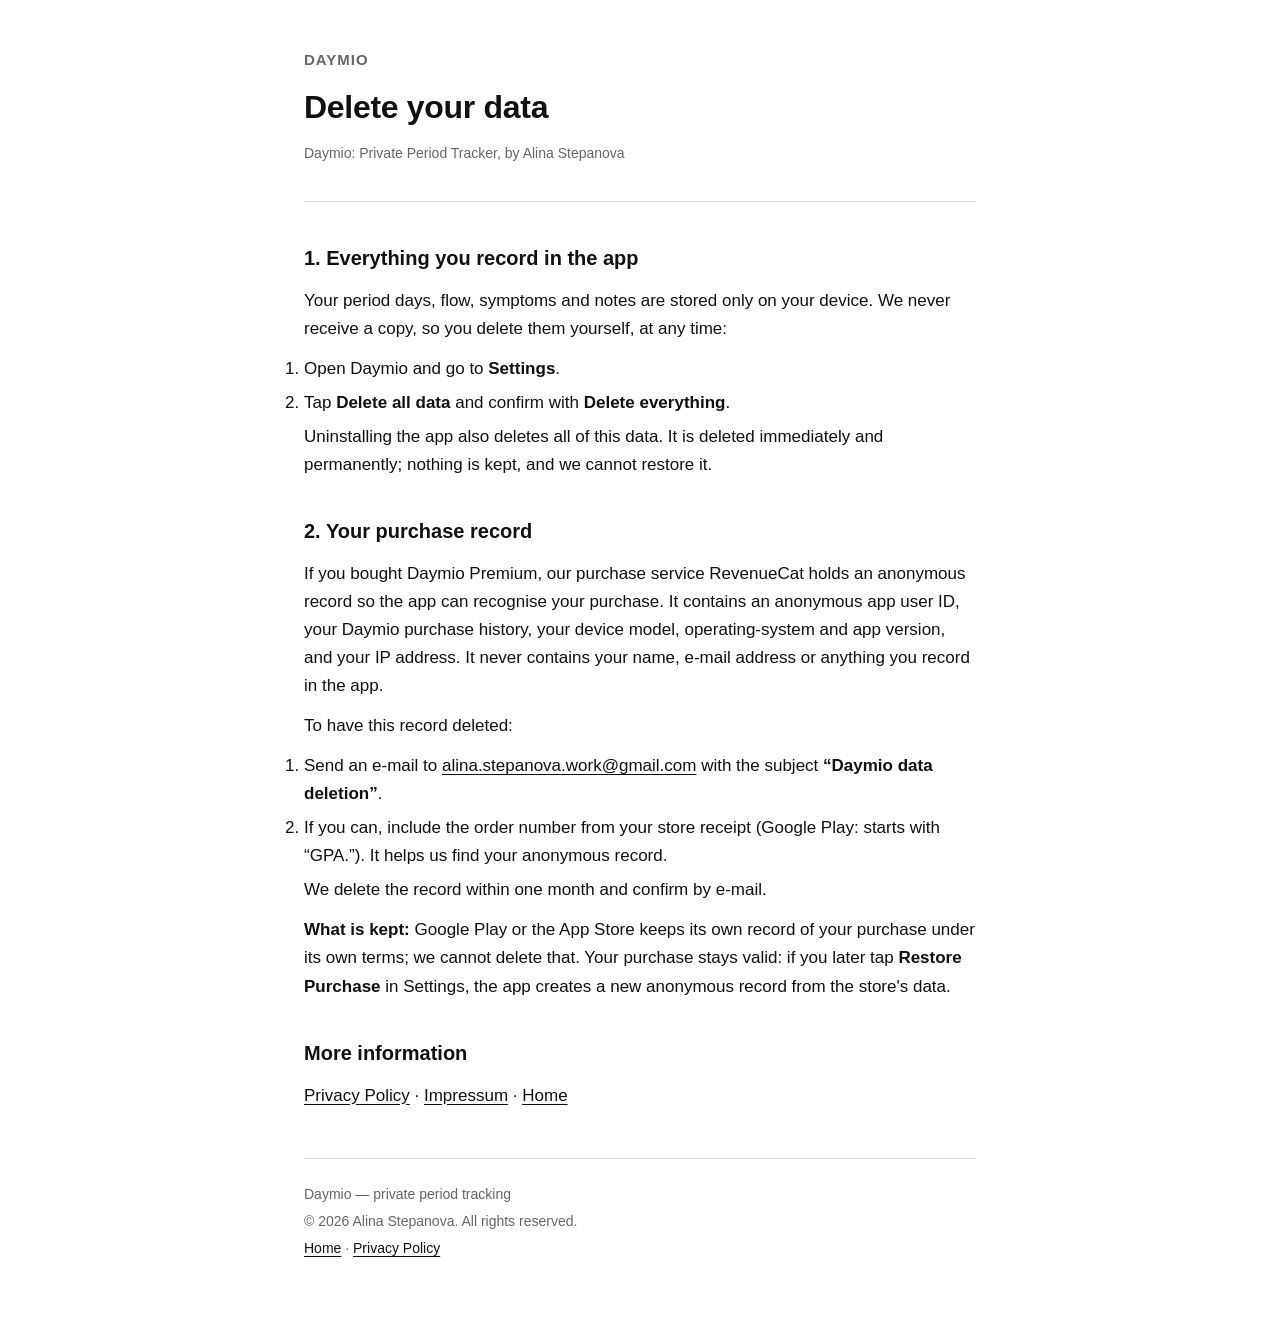
==== delete-data/index.html @ 6bfe9882 "Add data deletion page for the Play Data safety form" ====
<!DOCTYPE html>
<html lang="en">
<head>
  <meta charset="utf-8">
  <meta name="viewport" content="width=device-width, initial-scale=1.0">
  <meta name="description" content="How to delete your data from Daymio, the private, on-device period tracking app by Alina Stepanova.">
  <title>Delete your data — Daymio</title>
  <link rel="stylesheet" href="../privacy/styles.css">
</head>
<body>

  <header>
    <p class="app-name">Daymio</p>
    <h1>Delete your data</h1>
    <p class="effective">Daymio: Private Period Tracker, by Alina Stepanova</p>
  </header>

  <main>

    <section id="on-device">
      <h2>1. Everything you record in the app</h2>
      <p>Your period days, flow, symptoms and notes are stored only on your device. We never receive a copy, so you delete them yourself, at any time:</p>
      <ol>
        <li>Open Daymio and go to <strong>Settings</strong>.</li>
        <li>Tap <strong>Delete all data</strong> and confirm with <strong>Delete everything</strong>.</li>
      </ol>
      <p>Uninstalling the app also deletes all of this data. It is deleted immediately and permanently; nothing is kept, and we cannot restore it.</p>
    </section>

    <section id="purchase-record">
      <h2>2. Your purchase record</h2>
      <p>If you bought Daymio Premium, our purchase service RevenueCat holds an anonymous record so the app can recognise your purchase. It contains an anonymous app user ID, your Daymio purchase history, your device model, operating-system and app version, and your IP address. It never contains your name, e-mail address or anything you record in the app.</p>
      <p>To have this record deleted:</p>
      <ol>
        <li>Send an e-mail to <a href="mailto:alina.stepanova.work@gmail.com?subject=Daymio%20data%20deletion">alina.stepanova.work@gmail.com</a> with the subject <strong>“Daymio data deletion”</strong>.</li>
        <li>If you can, include the order number from your store receipt (Google Play: starts with “GPA.”). It helps us find your anonymous record.</li>
      </ol>
      <p>We delete the record within one month and confirm by e-mail.</p>
      <p><strong>What is kept:</strong> Google Play or the App Store keeps its own record of your purchase under its own terms; we cannot delete that. Your purchase stays valid: if you later tap <strong>Restore Purchase</strong> in Settings, the app creates a new anonymous record from the store's data.</p>
    </section>

    <section id="more">
      <h2>More information</h2>
      <p><a href="../privacy/">Privacy Policy</a> · <a href="../impressum/">Impressum</a> · <a href="../">Home</a></p>
    </section>

  </main>

  <footer>
    <p>Daymio — private period tracking</p>
    <p>&copy; 2026 Alina Stepanova. All rights reserved.</p>
    <p><a href="../">Home</a> · <a href="../privacy/">Privacy Policy</a></p>
  </footer>

</body>
</html>
---- privacy/styles.css ----
/* Daymio privacy policy — plain, readable document styling. */

* {
  margin: 0;
  padding: 0;
  box-sizing: border-box;
}

body {
  font-family: -apple-system, BlinkMacSystemFont, "Segoe UI", Roboto,
    "Helvetica Neue", Arial, sans-serif;
  background: #ffffff;
  color: #111111;
  line-height: 1.65;
  font-size: 17px;
  max-width: 720px;
  margin: 0 auto;
  padding: 48px 24px 64px;
}

header {
  margin-bottom: 40px;
  padding-bottom: 24px;
  border-bottom: 1px solid #e0e0e0;
}

.app-name {
  font-size: 15px;
  font-weight: 600;
  letter-spacing: 1px;
  text-transform: uppercase;
  color: #666666;
  margin-bottom: 8px;
}

h1 {
  font-size: 32px;
  font-weight: 700;
  letter-spacing: -0.3px;
  margin-bottom: 8px;
}

.effective {
  font-size: 14px;
  color: #666666;
}

section {
  margin-bottom: 36px;
}

h2 {
  font-size: 20px;
  font-weight: 650;
  margin-bottom: 12px;
}

p {
  margin-bottom: 12px;
}

ul {
  margin: 0 0 12px 0;
  padding-left: 24px;
}

li {
  margin-bottom: 6px;
}

a {
  color: #111111;
  text-decoration: underline;
  text-underline-offset: 3px;
}

a:hover {
  color: #555555;
}

.contact-block {
  border-left: 3px solid #dddddd;
  padding: 4px 0 4px 16px;
  color: #333333;
}

footer {
  margin-top: 48px;
  padding-top: 24px;
  border-top: 1px solid #e0e0e0;
  font-size: 14px;
  color: #666666;
}

footer p {
  margin-bottom: 4px;
}

@media (max-width: 560px) {
  body {
    font-size: 16px;
    padding: 32px 20px 48px;
  }

  h1 {
    font-size: 27px;
  }
}

/* Dark theme: rendered automatically when the OS (and, in the common
   "system" case, the app) is in dark mode. Single source of truth — the
   document text is identical, only colors change. */
@media (prefers-color-scheme: dark) {
  body {
    background: #16151a;
    color: #e7e5ea;
  }

  header,
  footer {
    border-color: #2e2c34;
  }

  .app-name,
  .effective,
  footer {
    color: #9b98a3;
  }

  a {
    color: #f0eef4;
  }

  a:hover {
    color: #b9b6c2;
  }

  .contact-block {
    border-left-color: #3a3742;
    color: #cbc8d2;
  }
}
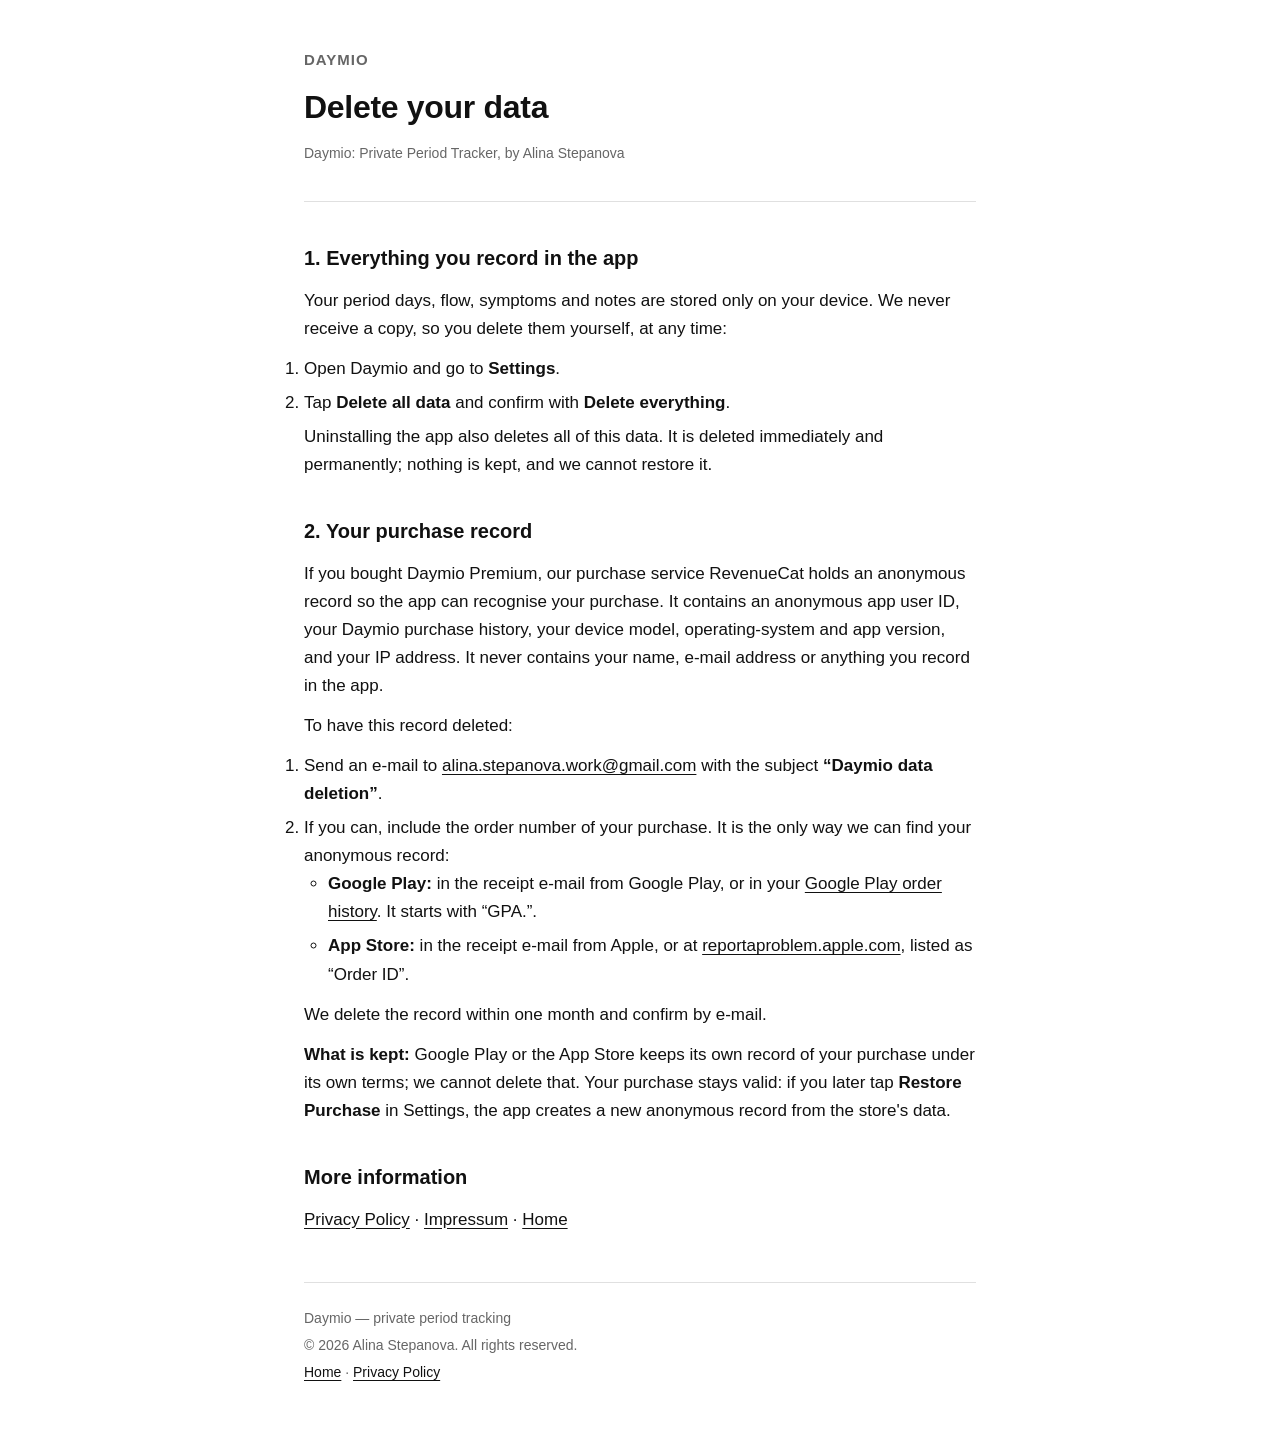
==== commit ab5b8c20: "Explain where to find the order number" ====
--- a/delete-data/index.html
+++ b/delete-data/index.html
@@ -33,7 +33,12 @@
       <p>To have this record deleted:</p>
       <ol>
         <li>Send an e-mail to <a href="mailto:alina.stepanova.work@gmail.com?subject=Daymio%20data%20deletion">alina.stepanova.work@gmail.com</a> with the subject <strong>“Daymio data deletion”</strong>.</li>
-        <li>If you can, include the order number from your store receipt (Google Play: starts with “GPA.”). It helps us find your anonymous record.</li>
+        <li>If you can, include the order number of your purchase. It is the only way we can find your anonymous record:
+          <ul>
+            <li><strong>Google Play:</strong> in the receipt e-mail from Google Play, or in your <a href="https://play.google.com/store/account/orderhistory" rel="noopener">Google Play order history</a>. It starts with “GPA.”.</li>
+            <li><strong>App Store:</strong> in the receipt e-mail from Apple, or at <a href="https://reportaproblem.apple.com" rel="noopener">reportaproblem.apple.com</a>, listed as “Order ID”.</li>
+          </ul>
+        </li>
       </ol>
       <p>We delete the record within one month and confirm by e-mail.</p>
       <p><strong>What is kept:</strong> Google Play or the App Store keeps its own record of your purchase under its own terms; we cannot delete that. Your purchase stays valid: if you later tap <strong>Restore Purchase</strong> in Settings, the app creates a new anonymous record from the store's data.</p>
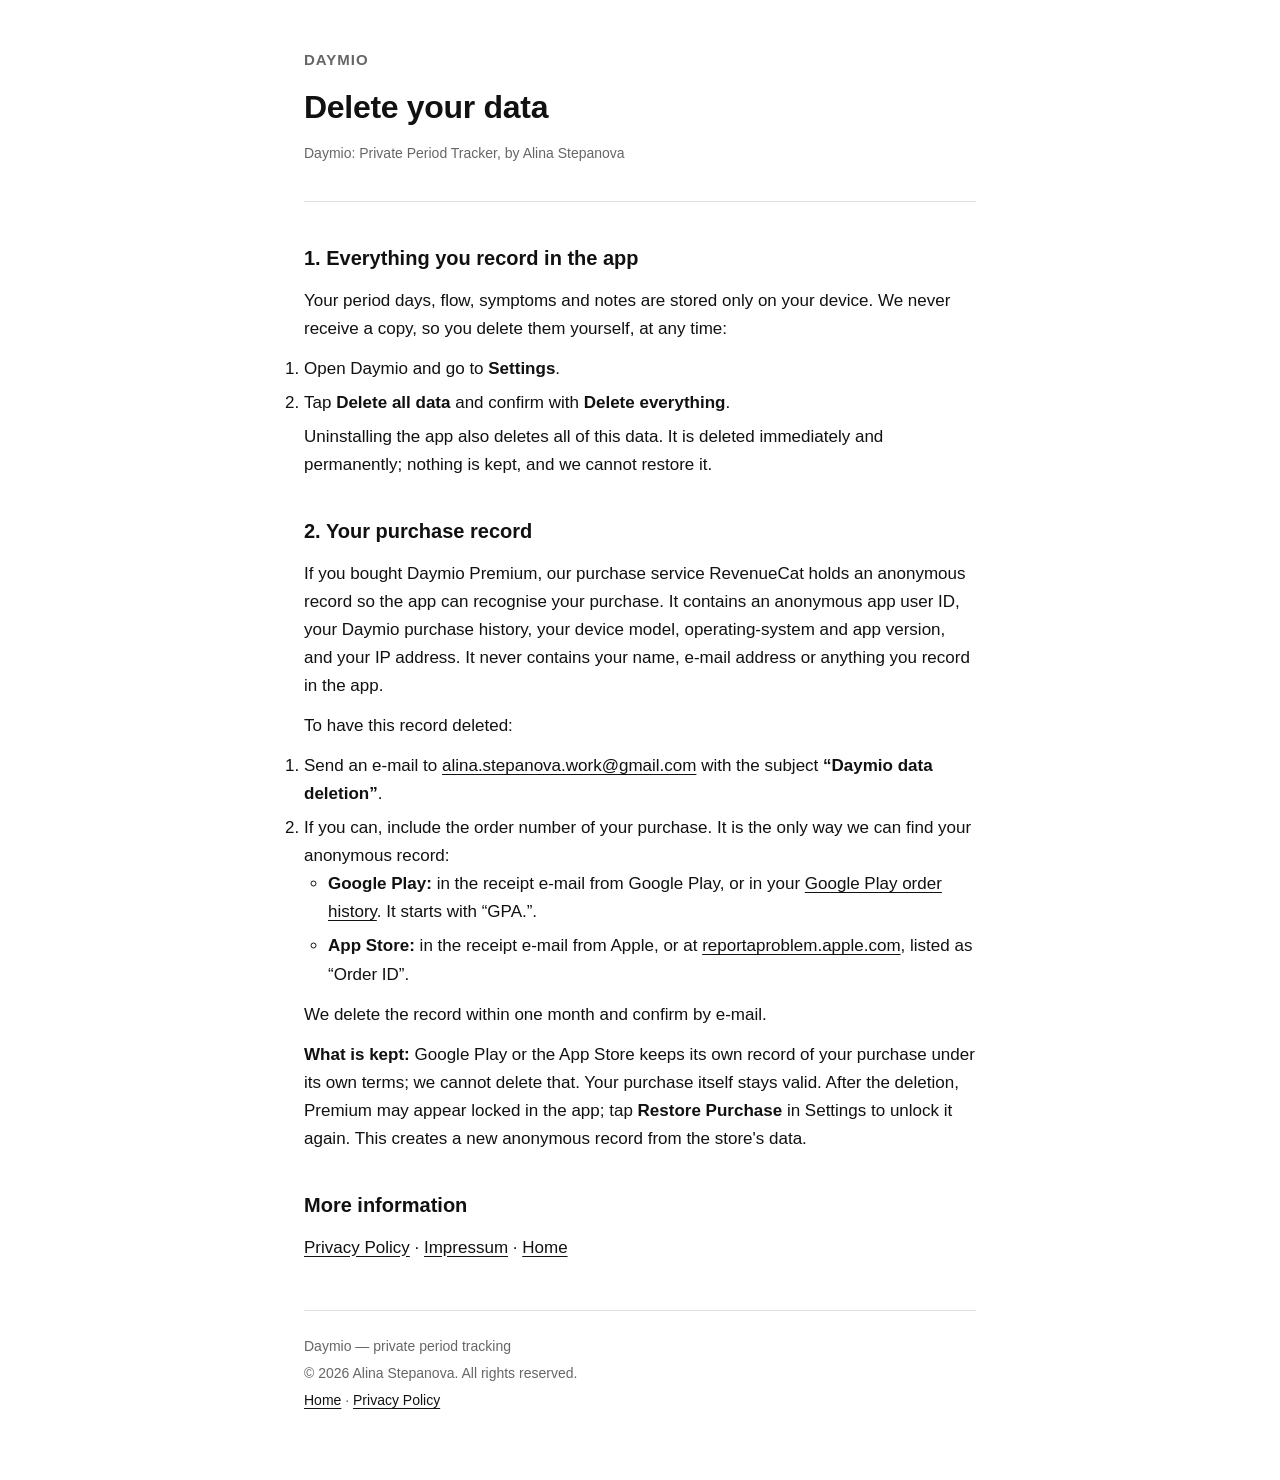
==== commit e825a3f7: "Mention that Premium may need a restore after deletion" ====
--- a/delete-data/index.html
+++ b/delete-data/index.html
@@ -41,7 +41,7 @@
         </li>
       </ol>
       <p>We delete the record within one month and confirm by e-mail.</p>
-      <p><strong>What is kept:</strong> Google Play or the App Store keeps its own record of your purchase under its own terms; we cannot delete that. Your purchase stays valid: if you later tap <strong>Restore Purchase</strong> in Settings, the app creates a new anonymous record from the store's data.</p>
+      <p><strong>What is kept:</strong> Google Play or the App Store keeps its own record of your purchase under its own terms; we cannot delete that. Your purchase itself stays valid. After the deletion, Premium may appear locked in the app; tap <strong>Restore Purchase</strong> in Settings to unlock it again. This creates a new anonymous record from the store's data.</p>
     </section>
 
     <section id="more">
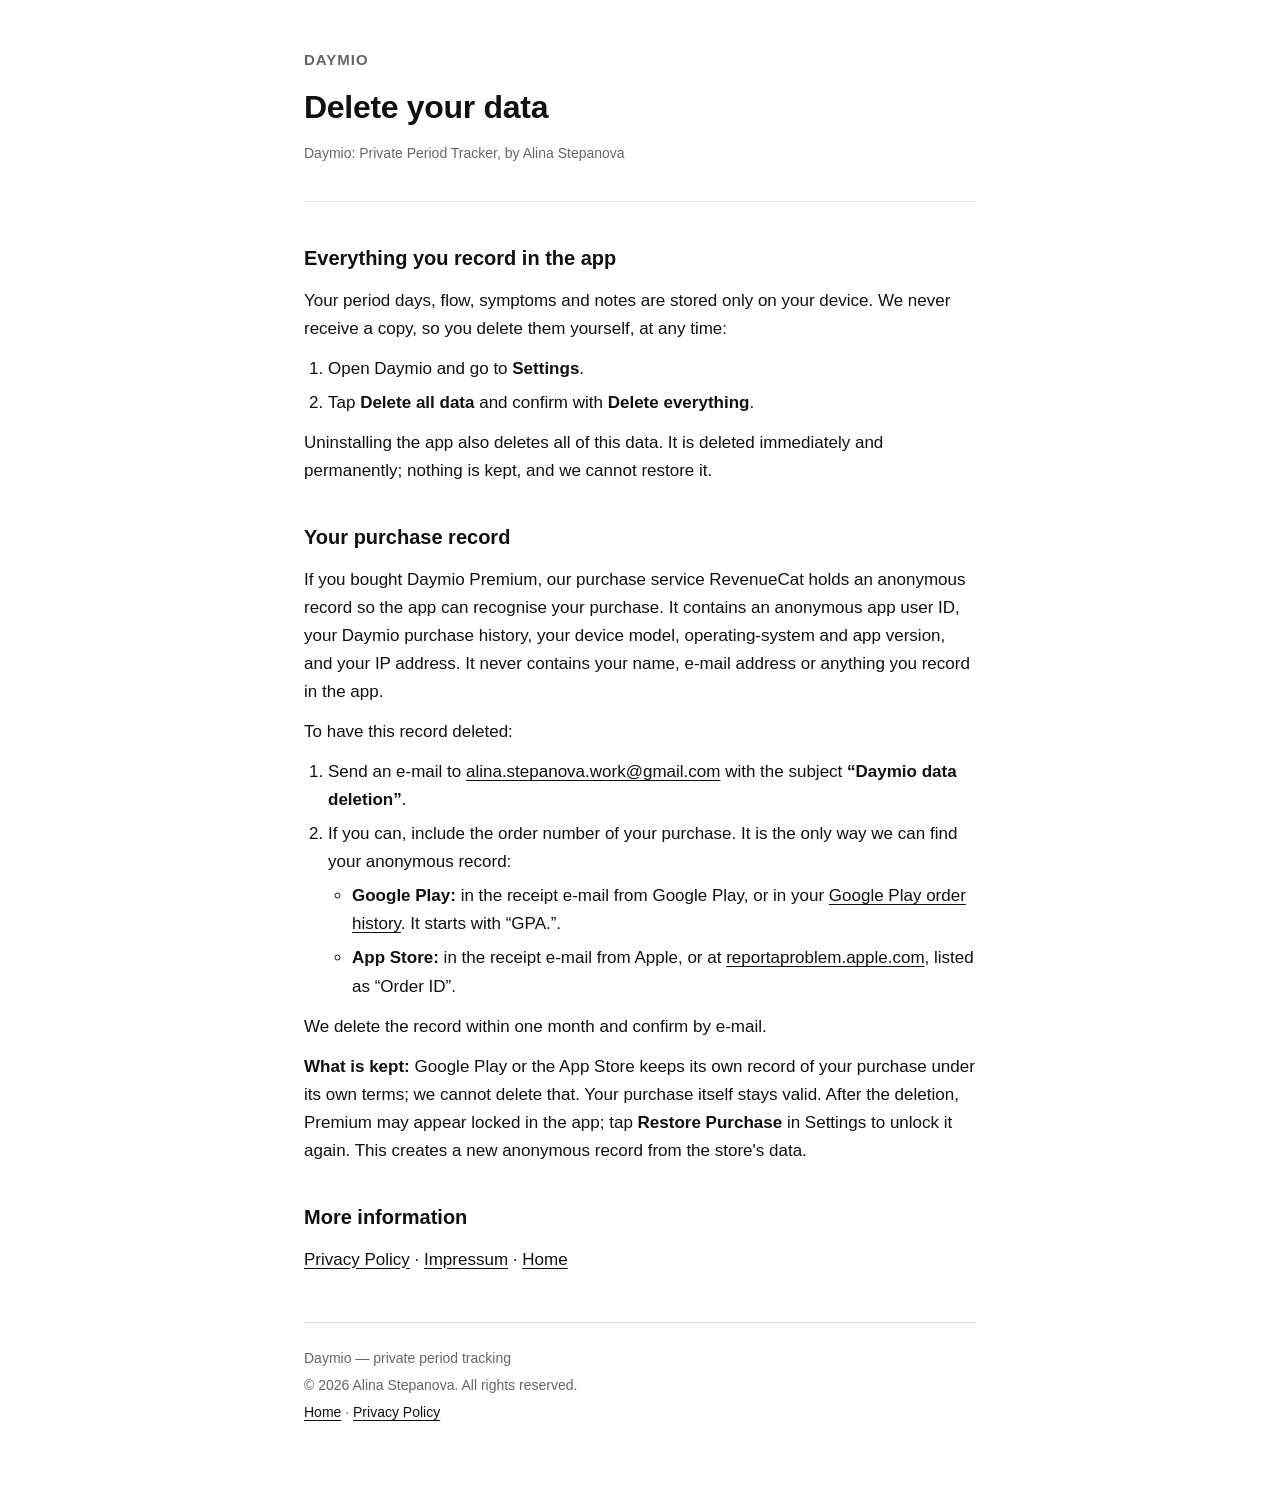
==== commit c7acd51e: "Indent numbered lists, drop numbers from deletion page headings" ====
--- a/delete-data/index.html
+++ b/delete-data/index.html
@@ -18,7 +18,7 @@
   <main>
 
     <section id="on-device">
-      <h2>1. Everything you record in the app</h2>
+      <h2>Everything you record in the app</h2>
       <p>Your period days, flow, symptoms and notes are stored only on your device. We never receive a copy, so you delete them yourself, at any time:</p>
       <ol>
         <li>Open Daymio and go to <strong>Settings</strong>.</li>
@@ -28,7 +28,7 @@
     </section>
 
     <section id="purchase-record">
-      <h2>2. Your purchase record</h2>
+      <h2>Your purchase record</h2>
       <p>If you bought Daymio Premium, our purchase service RevenueCat holds an anonymous record so the app can recognise your purchase. It contains an anonymous app user ID, your Daymio purchase history, your device model, operating-system and app version, and your IP address. It never contains your name, e-mail address or anything you record in the app.</p>
       <p>To have this record deleted:</p>
       <ol>
--- a/privacy/styles.css
+++ b/privacy/styles.css
@@ -59,13 +59,18 @@
   margin-bottom: 12px;
 }
 
-ul {
+ul,
+ol {
   margin: 0 0 12px 0;
   padding-left: 24px;
 }
 
 li {
   margin-bottom: 6px;
+}
+
+li > ul {
+  margin: 6px 0 0 0;
 }
 
 a {
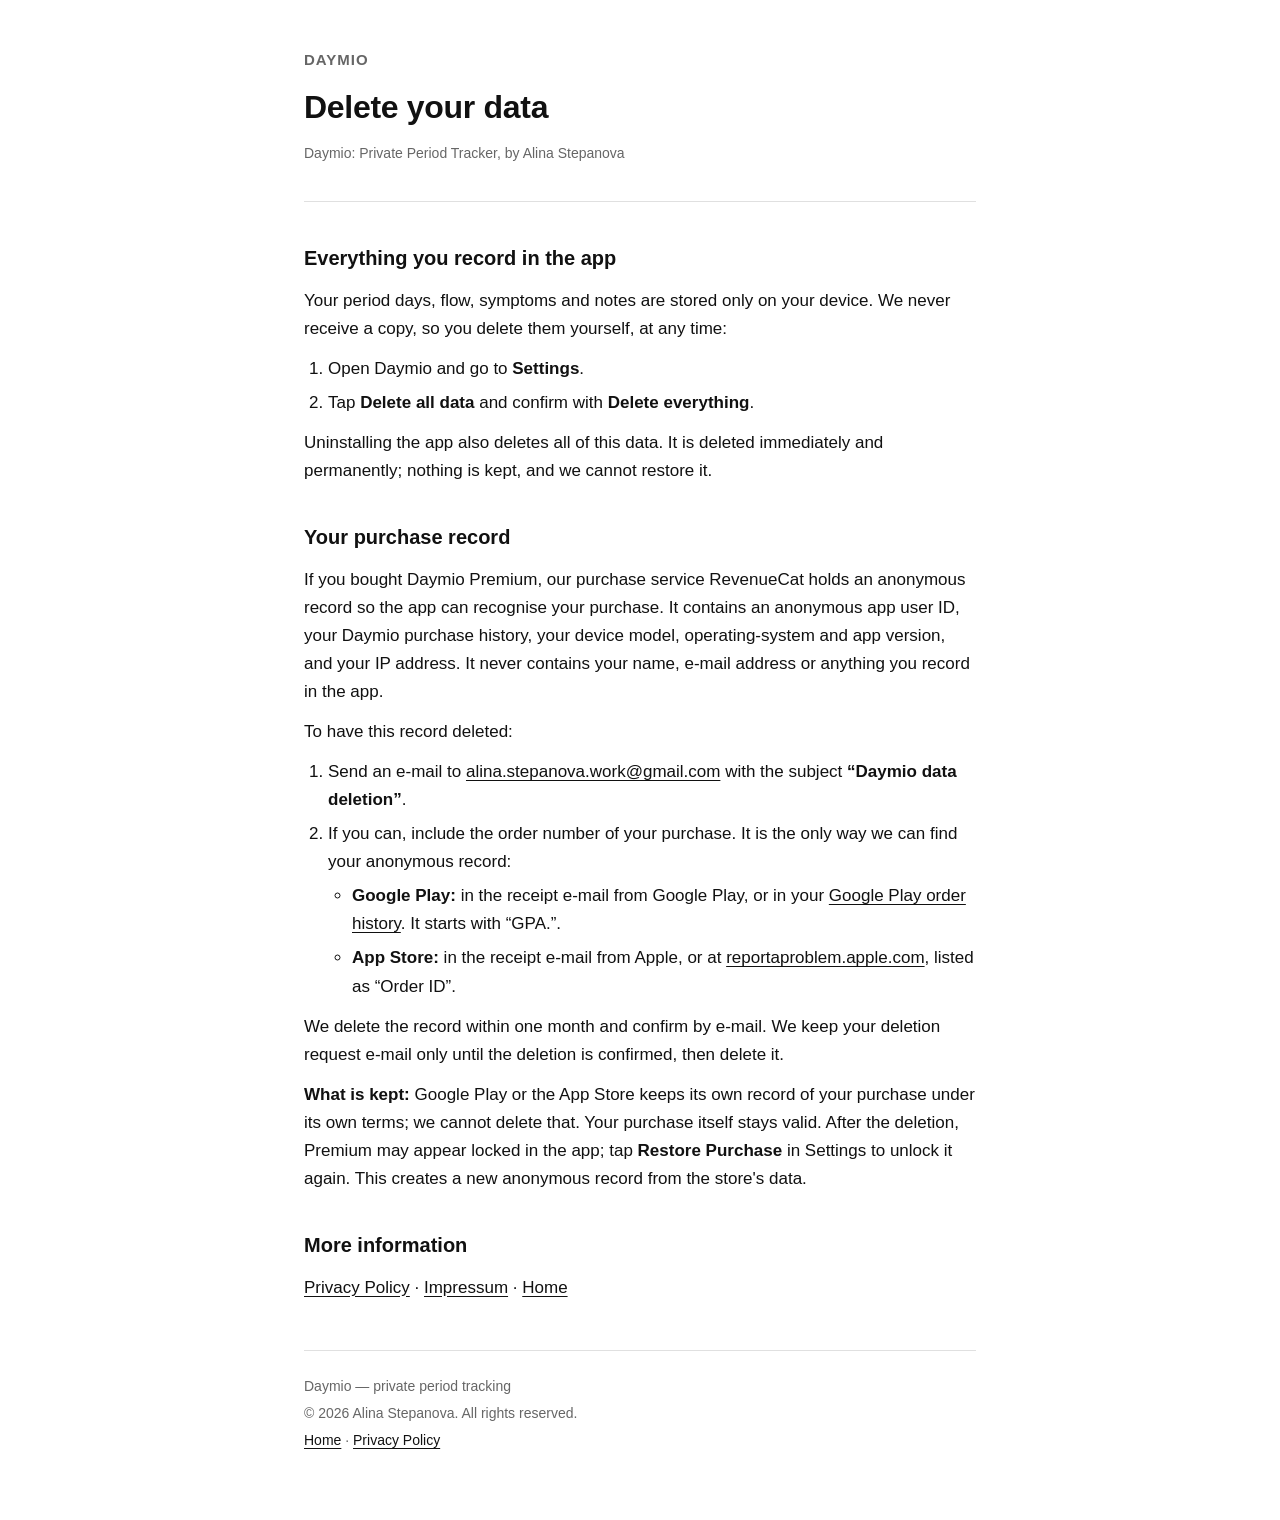
==== commit b6b7b354: "State how long deletion request e-mails are kept" ====
--- a/delete-data/index.html
+++ b/delete-data/index.html
@@ -5,7 +5,7 @@
   <meta name="viewport" content="width=device-width, initial-scale=1.0">
   <meta name="description" content="How to delete your data from Daymio, the private, on-device period tracking app by Alina Stepanova.">
   <title>Delete your data — Daymio</title>
-  <link rel="stylesheet" href="../privacy/styles.css">
+  <link rel="stylesheet" href="../privacy/styles.css?v=2">
 </head>
 <body>
 
@@ -40,7 +40,7 @@
           </ul>
         </li>
       </ol>
-      <p>We delete the record within one month and confirm by e-mail.</p>
+      <p>We delete the record within one month and confirm by e-mail. We keep your deletion request e-mail only until the deletion is confirmed, then delete it.</p>
       <p><strong>What is kept:</strong> Google Play or the App Store keeps its own record of your purchase under its own terms; we cannot delete that. Your purchase itself stays valid. After the deletion, Premium may appear locked in the app; tap <strong>Restore Purchase</strong> in Settings to unlock it again. This creates a new anonymous record from the store's data.</p>
     </section>
 
